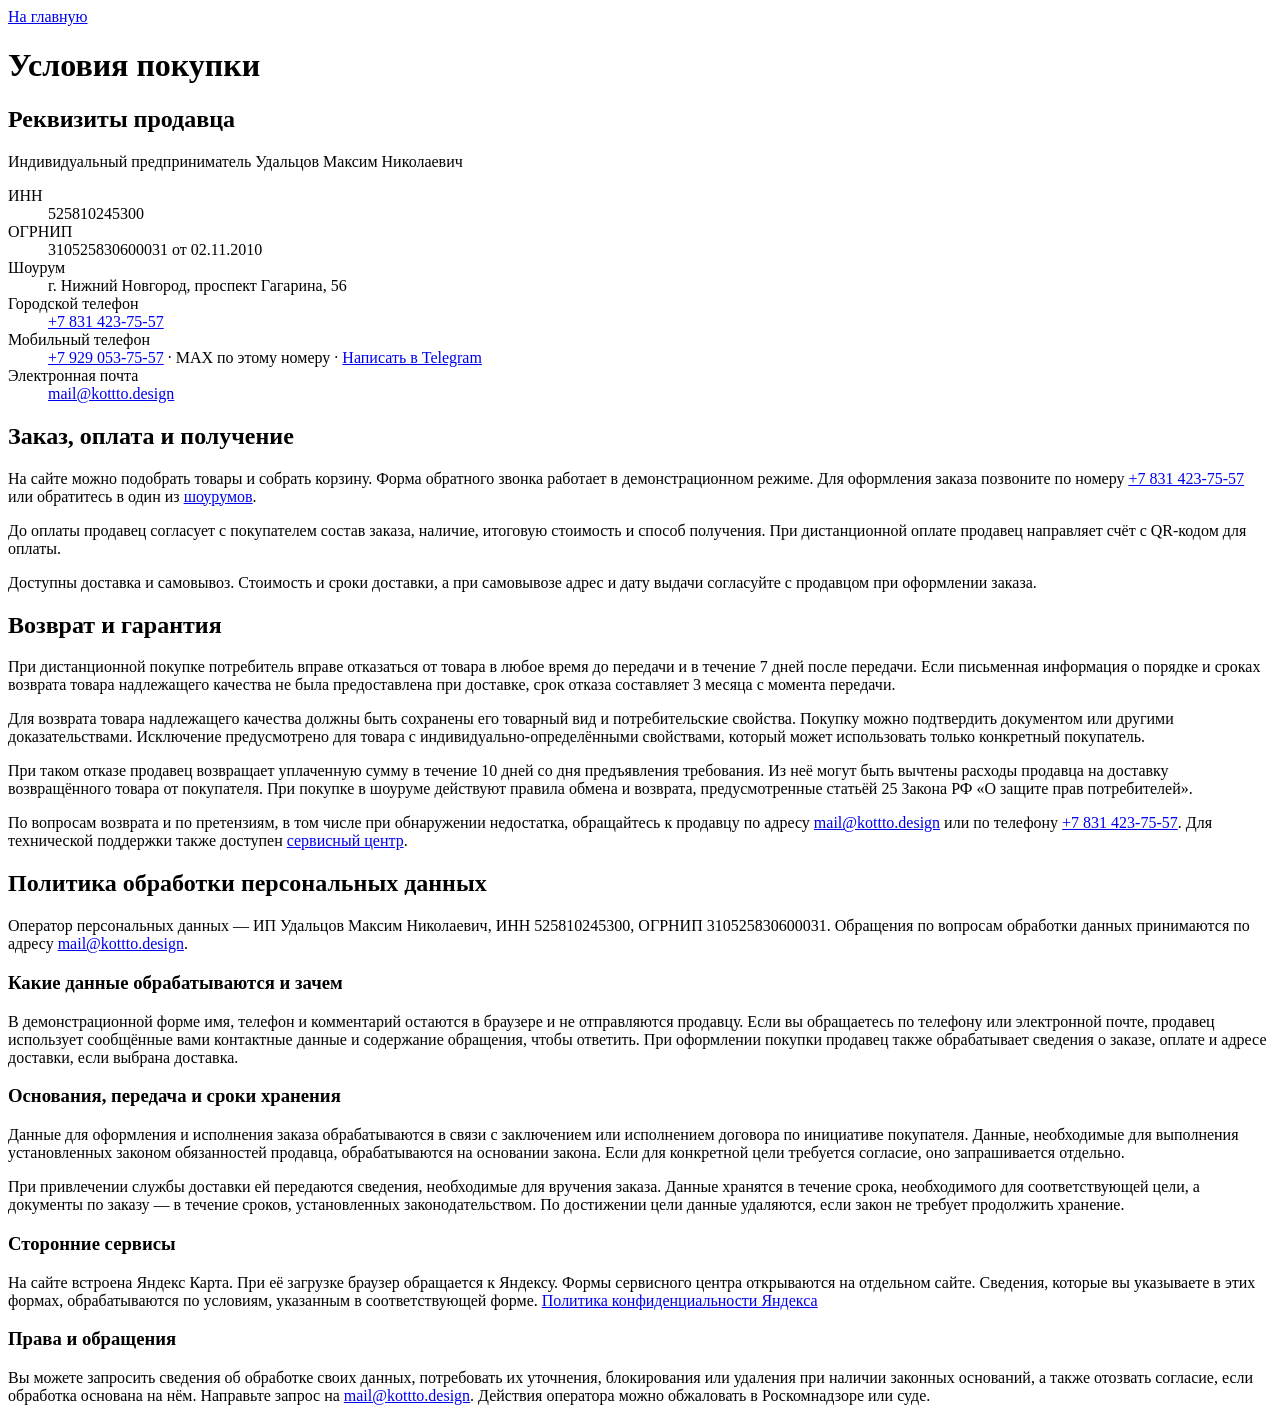
==== legal.html @ 2dfecd7e "Add files via upload" ====
<!doctype html>
<html lang="ru">
<head>
  <meta charset="utf-8">
  <meta name="viewport" content="width=device-width, initial-scale=1">
  <title>Условия покупки и персональные данные — Boheme и Armadi Art</title>
  <link rel="stylesheet" href="./style.css?v=66">
</head>
<body>
<main class="wrap legalInfo">
  <a href="./">На главную</a>
  <h1>Условия покупки</h1>
  <section id="seller" aria-labelledby="seller-title">
    <h2 id="seller-title">Реквизиты продавца</h2>
    <p>Индивидуальный предприниматель Удальцов Максим Николаевич</p>
    <dl>
      <dt>ИНН</dt><dd>525810245300</dd>
      <dt>ОГРНИП</dt><dd>310525830600031 от 02.11.2010</dd>
      <dt>Шоурум</dt><dd>г. Нижний Новгород, проспект Гагарина, 56</dd>
      <dt>Городской телефон</dt><dd><a href="tel:+78314237557">+7 831 423-75-57</a></dd>
      <dt id="max-contact">Мобильный телефон</dt><dd><a href="tel:+79290537557">+7 929 053-75-57</a> · MAX по этому номеру · <a href="https://t.me/+79290537557" target="_blank" rel="noopener">Написать в Telegram</a></dd>
      <dt>Электронная почта</dt><dd><a href="mailto:mail@kottto.design">mail@kottto.design</a></dd>
    </dl>
  </section>
  <section id="terms" aria-labelledby="terms-title">
    <h2 id="terms-title">Заказ, оплата и получение</h2>
    <p>На сайте можно подобрать товары и собрать корзину. Форма обратного звонка работает в демонстрационном режиме. Для оформления заказа позвоните по номеру <a href="tel:+78314237557">+7 831 423-75-57</a> или обратитесь в один из <a href="./#showrooms">шоурумов</a>.</p>
    <p>До оплаты продавец согласует с покупателем состав заказа, наличие, итоговую стоимость и способ получения. При дистанционной оплате продавец направляет счёт с QR-кодом для оплаты.</p>
    <p>Доступны доставка и самовывоз. Стоимость и сроки доставки, а при самовывозе адрес и дату выдачи согласуйте с продавцом при оформлении заказа.</p>
  </section>
  <section id="returns" aria-labelledby="returns-title">
    <h2 id="returns-title">Возврат и гарантия</h2>
    <p>При дистанционной покупке потребитель вправе отказаться от товара в любое время до передачи и в течение 7 дней после передачи. Если письменная информация о порядке и сроках возврата товара надлежащего качества не была предоставлена при доставке, срок отказа составляет 3 месяца с момента передачи.</p>
    <p>Для возврата товара надлежащего качества должны быть сохранены его товарный вид и потребительские свойства. Покупку можно подтвердить документом или другими доказательствами. Исключение предусмотрено для товара с индивидуально-определёнными свойствами, который может использовать только конкретный покупатель.</p>
    <p>При таком отказе продавец возвращает уплаченную сумму в течение 10 дней со дня предъявления требования. Из неё могут быть вычтены расходы продавца на доставку возвращённого товара от покупателя. При покупке в шоуруме действуют правила обмена и возврата, предусмотренные статьёй 25 Закона РФ «О защите прав потребителей».</p>
    <p>По вопросам возврата и по претензиям, в том числе при обнаружении недостатка, обращайтесь к продавцу по адресу <a href="mailto:mail@kottto.design">mail@kottto.design</a> или по телефону <a href="tel:+78314237557">+7 831 423-75-57</a>. Для технической поддержки также доступен <a href="./#service-center">сервисный центр</a>.</p>
  </section>
  <section id="privacy" aria-labelledby="privacy-title">
    <h2 id="privacy-title">Политика обработки персональных данных</h2>
    <p>Оператор персональных данных — ИП Удальцов Максим Николаевич, ИНН 525810245300, ОГРНИП 310525830600031. Обращения по вопросам обработки данных принимаются по адресу <a href="mailto:mail@kottto.design">mail@kottto.design</a>.</p>
    <h3>Какие данные обрабатываются и зачем</h3>
    <p>В демонстрационной форме имя, телефон и комментарий остаются в браузере и не отправляются продавцу. Если вы обращаетесь по телефону или электронной почте, продавец использует сообщённые вами контактные данные и содержание обращения, чтобы ответить. При оформлении покупки продавец также обрабатывает сведения о заказе, оплате и адресе доставки, если выбрана доставка.</p>
    <h3>Основания, передача и сроки хранения</h3>
    <p>Данные для оформления и исполнения заказа обрабатываются в связи с заключением или исполнением договора по инициативе покупателя. Данные, необходимые для выполнения установленных законом обязанностей продавца, обрабатываются на основании закона. Если для конкретной цели требуется согласие, оно запрашивается отдельно.</p>
    <p>При привлечении службы доставки ей передаются сведения, необходимые для вручения заказа. Данные хранятся в течение срока, необходимого для соответствующей цели, а документы по заказу — в течение сроков, установленных законодательством. По достижении цели данные удаляются, если закон не требует продолжить хранение.</p>
    <h3>Сторонние сервисы</h3>
    <p>На сайте встроена Яндекс Карта. При её загрузке браузер обращается к Яндексу. Формы сервисного центра открываются на отдельном сайте. Сведения, которые вы указываете в этих формах, обрабатываются по условиям, указанным в соответствующей форме. <a href="https://yandex.ru/legal/confidential/" target="_blank" rel="noopener">Политика конфиденциальности Яндекса</a></p>
    <h3>Права и обращения</h3>
    <p>Вы можете запросить сведения об обработке своих данных, потребовать их уточнения, блокирования или удаления при наличии законных оснований, а также отозвать согласие, если обработка основана на нём. Направьте запрос на <a href="mailto:mail@kottto.design">mail@kottto.design</a>. Действия оператора можно обжаловать в Роскомнадзоре или суде.</p>
  </section>
</main>
</body>
</html>
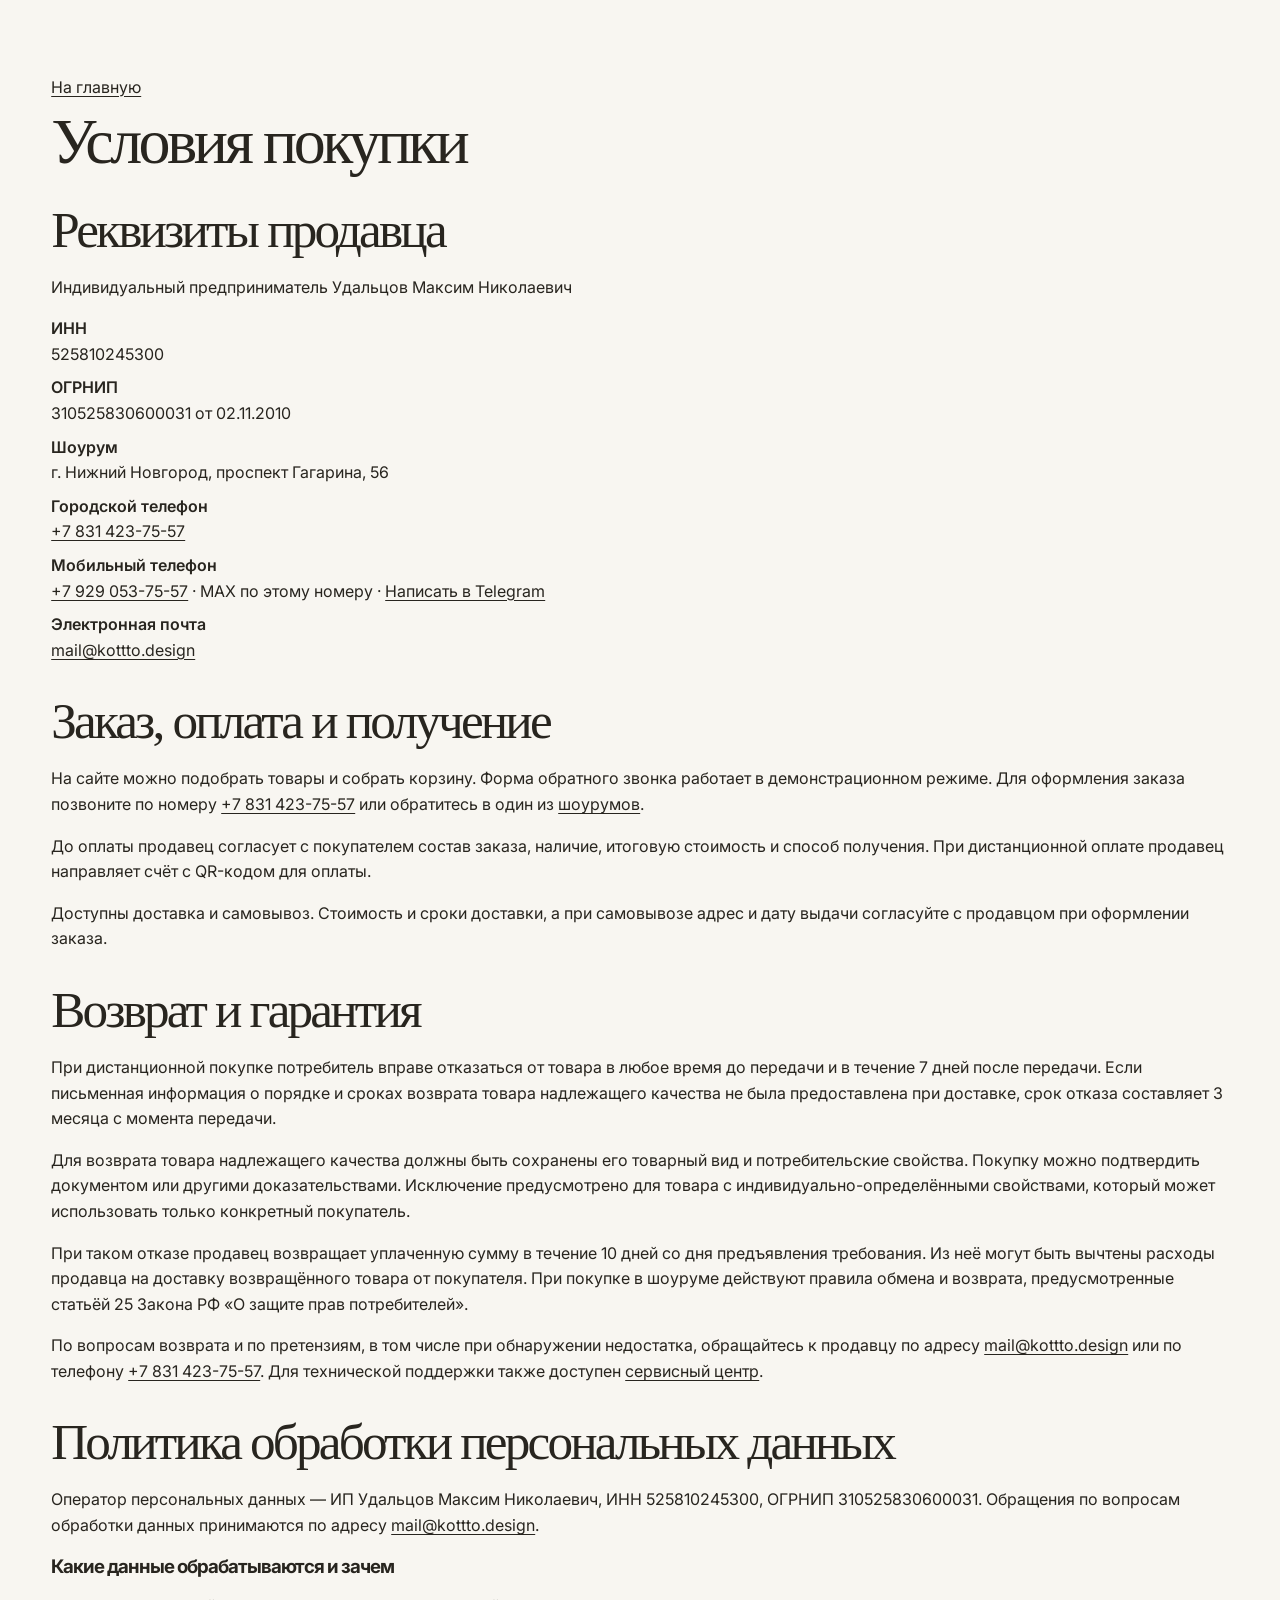
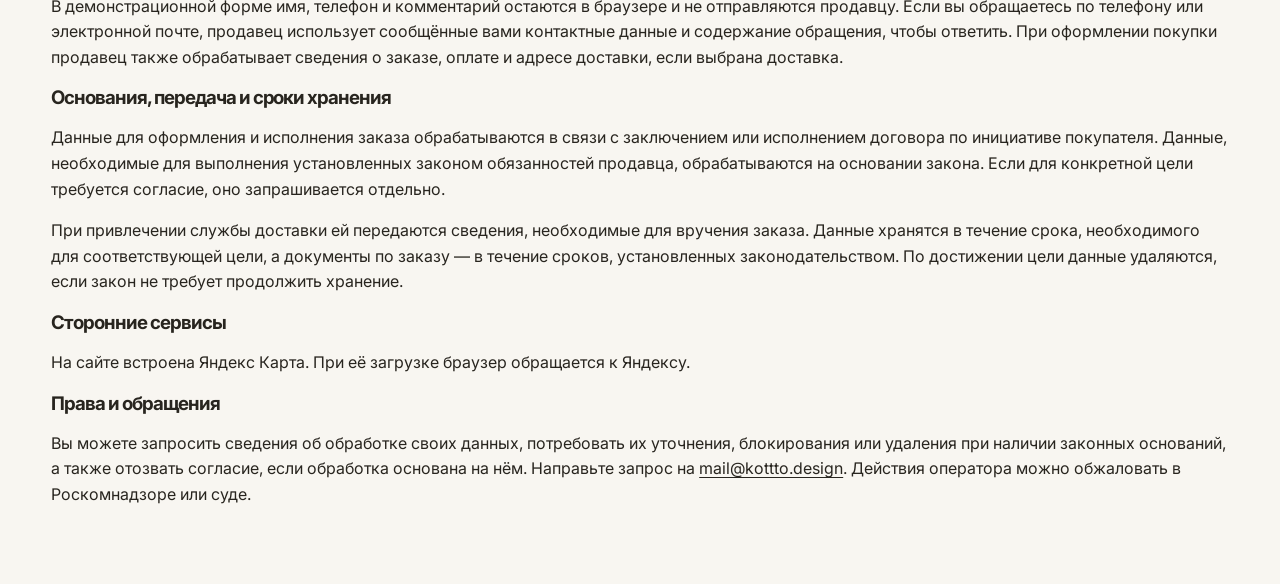
==== commit 5610755c: "Add files via upload" ====
--- a/legal.html
+++ b/legal.html
@@ -44,7 +44,7 @@
     <p>Данные для оформления и исполнения заказа обрабатываются в связи с заключением или исполнением договора по инициативе покупателя. Данные, необходимые для выполнения установленных законом обязанностей продавца, обрабатываются на основании закона. Если для конкретной цели требуется согласие, оно запрашивается отдельно.</p>
     <p>При привлечении службы доставки ей передаются сведения, необходимые для вручения заказа. Данные хранятся в течение срока, необходимого для соответствующей цели, а документы по заказу — в течение сроков, установленных законодательством. По достижении цели данные удаляются, если закон не требует продолжить хранение.</p>
     <h3>Сторонние сервисы</h3>
-    <p>На сайте встроена Яндекс Карта. При её загрузке браузер обращается к Яндексу. Формы сервисного центра открываются на отдельном сайте. Сведения, которые вы указываете в этих формах, обрабатываются по условиям, указанным в соответствующей форме. <a href="https://yandex.ru/legal/confidential/" target="_blank" rel="noopener">Политика конфиденциальности Яндекса</a></p>
+    <p>На сайте встроена Яндекс Карта. При её загрузке браузер обращается к Яндексу.</p>
     <h3>Права и обращения</h3>
     <p>Вы можете запросить сведения об обработке своих данных, потребовать их уточнения, блокирования или удаления при наличии законных оснований, а также отозвать согласие, если обработка основана на нём. Направьте запрос на <a href="mailto:mail@kottto.design">mail@kottto.design</a>. Действия оператора можно обжаловать в Роскомнадзоре или суде.</p>
   </section>
--- a/style.css
+++ b/style.css
@@ -0,0 +1,937 @@
+@font-face {
+  font-family: Inter;
+  src: url('./inter-variable.woff') format('woff');
+  font-style: normal;
+  font-weight: 100 900;
+  font-display: swap;
+}
+
+:root{font-family:Inter,system-ui,sans-serif;color:#182933;background:#f4f6f6;--ink:#182933;--accent:#b9e7e2;--line:#d4dfe0}*{box-sizing:border-box}body{margin:0}a{color:inherit;text-decoration:none}button,input,select,textarea{font:inherit}button,a,select{touch-action:manipulation}button{cursor:pointer}header,footer{display:flex;align-items:center;justify-content:space-between;gap:20px;padding:20px max(5vw,20px);background:white}nav{display:flex;gap:32px}.logo{font-weight:800;letter-spacing:-.04em;font-size:1.4rem;white-space:nowrap}.logo span{display:inline-block;color:#1e716f;font-size:1.8rem;line-height:.8;vertical-align:middle}.outline,.button{display:inline-block;border-radius:8px;padding:12px 16px;font-weight:700;border:1px solid var(--line);background:white;color:var(--ink)}.button{background:var(--accent);border-color:transparent}.outline:hover,.button:hover{filter:brightness(.95)}.hero{min-height:480px;display:flex;align-items:center;color:white;background:linear-gradient(90deg,#10262de8,#10262d73 62%,#10262d11),url(hero.jpg) center 56%/cover,#294650;padding:50px max(5vw,20px)}.hero>div{max-width:630px}.hero p:not(.eyebrow){max-width:460px;font-size:1.12rem;line-height:1.55;margin-bottom:27px}.eyebrow{color:var(--accent);font-weight:700}h1,h2,h3{margin:0;letter-spacing:-.055em}h1{font-size:clamp(2.65rem,7vw,5.3rem);line-height:1}h2{font-size:clamp(1.7rem,4vw,2.5rem)}.wrap{width:min(90%,1320px);margin:52px auto}.brands,.products{display:grid;gap:16px}.brands{grid-template-columns:1.6fr 1fr;margin-top:18px}.brandCard{text-align:left;padding:24px;border:1px solid var(--line);border-radius:12px;background:#fff;color:var(--ink)}.brandCard:first-child{background:#20434c;color:#fff}.brandCard strong{display:block;font-size:1.5rem;margin-top:6px}.catalogHead{display:flex;justify-content:space-between;align-items:center;gap:12px}.catalogHead p,.note,footer p{color:#48616a}.filters{display:grid;grid-template-columns:2fr 1fr 1fr;gap:12px;margin:10px 0 20px}input,select,textarea{background:white;border:1px solid var(--line);border-radius:8px;padding:12px;color:var(--ink);width:100%;min-width:0}.products{grid-template-columns:repeat(auto-fill,minmax(min(100%,230px),1fr))}.product{display:flex;flex-direction:column;overflow:hidden;background:white;border:1px solid var(--line);border-radius:12px}.product img,.productVisual{width:100%;aspect-ratio:1.65;object-fit:cover;background:#dce8e8}.productVisual{display:grid;place-items:center;color:#31545b;font-weight:700}.info{display:grid;gap:12px;padding:18px;flex:1}.info h3{font-size:1.16rem;letter-spacing:-.02em;font-weight:500}.info small{color:#45636d}.productEnd{display:flex;flex-wrap:wrap;align-items:center;justify-content:space-between;gap:8px;margin-top:auto}.productEnd strong{font-size:1.18rem}dialog{width:min(92vw,540px);border:0;border-radius:16px;padding:26px;color:var(--ink);max-height:90vh}dialog::backdrop{background:#15272dc4}.close{float:right}.close button{border:0;background:#eef4f4;border-radius:50%;width:38px;height:38px;font-size:1.4rem}dialog label{display:grid;gap:5px;margin:12px 0}dialog p{line-height:1.5}.cartRow{display:flex;align-items:center;justify-content:space-between;gap:12px;border-bottom:1px solid var(--line);padding:12px 0}.qty{display:flex;align-items:center;gap:8px;white-space:nowrap}.qty button{background:#eef4f4;border:0;border-radius:6px;width:32px;height:32px}#toast{position:fixed;bottom:16px;right:16px;padding:12px 18px;background:#20434c;color:white;border-radius:8px;margin:0}footer p{margin:0}@media(max-width:620px){header nav{display:none}.hero{min-height:410px}.brands{grid-template-columns:1fr}.filters{grid-template-columns:1fr 1fr}.filters input{grid-column:1/-1}footer{align-items:flex-start;flex-direction:column}.catalogHead .outline{padding:8px}}
+
+/* Storefront */
+:root{--ink:#28251f;--accent:#d9b68b;--line:#ded8ce;color:var(--ink);background:#f9f7f3}
+html{scroll-padding-top:20px}.siteHeader,.siteNav,footer{background:#f9f7f3}.siteHeader{display:grid;grid-template-columns:1fr auto 1fr;padding-block:18px;border-bottom:1px solid var(--line)}.siteHeader .outline{justify-self:end}.siteHeader .logo,footer .logo{font-family:Georgia,serif;font-weight:400;font-size:clamp(1.4rem,4vw,2.2rem);letter-spacing:-.04em}.siteHeader .logo{grid-column:2}.siteHeader .outline{grid-column:3}.siteNav{display:flex;justify-content:center;gap:clamp(18px,5vw,60px);padding:14px 12px;font-size:.9rem}.siteNav a:hover,.sectionHead a:hover{text-decoration:underline}.outline,.button{border-radius:2px}.outline{background:transparent}.button{background:#43352b;color:#fff;font-size:.95rem}.hero{display:grid;grid-template-columns:.85fr 1.15fr;min-height:clamp(290px,42vh,380px);align-items:stretch;background:#e9e0d4;color:var(--ink);padding:0}.heroCopy{align-self:center;padding:26px clamp(24px,6vw,105px)}.heroImage{background:url(hero.jpg) center/cover no-repeat;min-width:0}.hero p:not(.eyebrow){color:#4d443b;font-size:1.08rem;line-height:1.5;margin-bottom:28px}.eyebrow{color:#5a4636;font-size:.84rem;margin-bottom:18px}h1,h2{font-family:Georgia,serif;font-weight:400;letter-spacing:-.055em}h1{font-size:clamp(3rem,6vw,6rem);line-height:.92}h2{font-size:clamp(2rem,4vw,3.5rem)}.wrap{margin-block:clamp(42px,6vw,86px)}.sectionHead{display:flex;justify-content:space-between;align-items:baseline;gap:12px;margin-bottom:20px}.sectionHead a{font-size:.95rem;text-decoration:underline;text-underline-offset:4px}.categoryCards{display:grid;grid-template-columns:repeat(4,minmax(0,1fr));gap:14px}.categoryCard{display:grid;text-align:left;gap:10px;padding:0;border:0;background:transparent;color:var(--ink);font-weight:700}.categoryCard img,.categoryCard .productVisual{display:block;width:100%;aspect-ratio:1.12;object-fit:cover;background:#e6dcd0}.categoryCard:hover img{filter:brightness(.93)}.brands{grid-template-columns:1.7fr 1fr}.brandCard{border-radius:2px;background:#efe8dd;padding:clamp(20px,4vw,46px)}.brandCard:first-child{background:#352c26;color:#fff}.brandCard strong{font:400 clamp(2rem,5vw,4rem)/1 Georgia,serif;margin:9px 0 12px}.product{border-radius:2px}.product img,.productVisual{background:#e9ddd0;color:#44362b}.productVisual{aspect-ratio:1.3}.product img{aspect-ratio:1.3}.productTitle{background:transparent;border:0;padding:0;text-align:left;color:inherit}.productTitle:hover{text-decoration:underline}.info small,.catalogHead p,.note,footer p{color:#64594e}.consultation{background:#e9e0d4;padding:1px 0}.consultation .wrap{margin-block:48px}.consultation p{max-width:560px;line-height:1.6}.detailPhoto{width:100%;max-height:360px;object-fit:cover;display:block;margin:16px 0}.detailMeta{color:#64594e}.detailActions{display:flex;flex-wrap:wrap;align-items:center;gap:12px;margin-top:20px}footer{border-top:1px solid var(--line)}#toast{background:#43352b}
+@media(max-width:760px){.hero{grid-template-columns:1fr;min-height:0}.heroCopy{padding:38px 5vw}.heroImage{min-height:270px;background-position:center 58%}.categoryCards{grid-template-columns:repeat(2,minmax(0,1fr))}.brands{grid-template-columns:1fr}.siteHeader .outline{padding:8px}.siteHeader{gap:8px}}
+@media(prefers-reduced-motion:reduce){*{scroll-behavior:auto!important}}
+
+.brandLockup{display:flex;align-items:center;gap:clamp(7px,2vw,22px)}
+.brandLockup img{display:block;width:clamp(61px,12vw,145px);max-height:34px;object-fit:contain}
+.brandLockup img+img{border-left:1px solid var(--line);padding-left:clamp(7px,2vw,22px)}
+#brands{margin-block:24px}
+#brands .sectionHead{margin-bottom:14px}
+.brandDirectories{align-items:stretch}
+.brandDirectory{display:flex;flex-direction:column;min-width:0;padding:clamp(14px,2vw,24px);background:#fff;border:1px solid var(--line)}
+.brandDirectory > .outline{align-self:flex-start;margin-top:auto}
+.brandDirectory:first-child{background:#eee4d7}
+.brandDirectory h3{margin-bottom:10px}
+.brandDirectory h3 img{display:block;width:min(150px,100%);height:36px;object-fit:contain;object-position:left center}
+.brandCategoryList{columns:2;column-gap:16px;list-style:none;margin:0 0 12px;padding:0}
+.brandDirectory:nth-child(2) .brandCategoryList{columns:1}
+.brandCategoryList li{break-inside:avoid;border-bottom:1px solid var(--line)}
+.categoryLink{min-height:38px;padding:7px 0;background:transparent;border:0;color:var(--ink);text-align:left;width:100%}
+.categoryLink:hover{text-decoration:underline;text-underline-offset:4px}
+@media(max-width:420px){.siteHeader{padding-inline:12px}.siteHeader .outline{font-size:.83rem}.brandCategoryList{columns:1}}
+
+.showroomGrid{display:grid;grid-template-columns:1.35fr 1fr;gap:16px;margin-top:24px}
+.showroom{background:#fff;border:1px solid var(--line);padding:clamp(20px,3vw,36px)}
+.showroom:first-child{background:#eee4d7}
+.showroom h3{font-size:1.25rem;letter-spacing:-.02em}
+.showroom p{line-height:1.5}
+.showroom a{text-decoration:underline;text-underline-offset:4px}
+@media(max-width:620px){.showroomGrid{grid-template-columns:1fr}.siteNav{flex-wrap:wrap;gap:12px 18px}}
+
+.backToTop {
+  position: fixed;
+  z-index: 2;
+  right: max(16px, env(safe-area-inset-right));
+  bottom: max(16px, env(safe-area-inset-bottom));
+  display: grid;
+  place-items: center;
+  width: 48px;
+  height: 48px;
+  border: 1px solid #d2c5b5;
+  border-radius: 50%;
+  background: #fffcf7;
+  color: #43352b;
+  box-shadow: 0 3px 12px #28251f24;
+}
+.backToTop::after {
+  content: "";
+  width: 11px;
+  height: 11px;
+  border-top: 2px solid currentColor;
+  border-left: 2px solid currentColor;
+  transform: translateY(3px) rotate(45deg);
+}
+.backToTop:hover { background: #eee4d7; }
+.backToTop:focus-visible { outline: 2px solid #43352b; outline-offset: 3px; }
+#toast{z-index:3;bottom:72px}
+html:has(#top:target){scroll-behavior:smooth}
+footer{padding-right:max(5vw,110px)}
+@media(min-width:621px){footer{padding-right:max(5vw,125px)}}
+
+.bannerTrack {
+  display: grid;
+  grid-auto-flow: column;
+  grid-auto-columns: 100%;
+  overflow-x: auto;
+  scroll-snap-type: x mandatory;
+  scrollbar-width: none;
+}
+.bannerTrack::-webkit-scrollbar { display: none; }
+.bannerTrack:focus-visible { outline: 2px solid #43352b; outline-offset: -3px; }
+.bannerTrack .hero { scroll-snap-align: start; min-width: 0; }
+.heroArmadi { background: #e2d7c9; }
+.heroArmadi .heroImage { background-image: url(armadi-banner.jpg); }
+.heroCopy .heroBrand {
+  width: 100%;
+  min-width: 0;
+  flex-shrink: 0;
+  display: flex;
+  align-items: center;
+  height: .92em;
+  font-size: clamp(3rem, 6vw, 6rem);
+}
+.heroBrand img {
+  display: block;
+  width: 3.25em;
+  max-width: 100%;
+  max-height: 100%;
+  object-fit: contain;
+  object-position: left center;
+}
+.heroArmadi .heroBrand img { width: clamp(150px, 28vw, 350px); }
+.bannerTrack .heroCopy p:not(.eyebrow) { min-height: 2lh; }
+@media (min-width: 761px) {
+  .bannerTrack .heroCopy {
+    align-self: stretch;
+    display: flex;
+    flex-direction: column;
+    align-items: flex-start;
+  }
+  .bannerTrack .heroCopy .button { margin-top: auto; }
+}
+@media (min-width: 761px) and (max-width: 1100px) {
+  .bannerTrack .heroCopy .button {
+    display: inline-grid;
+    align-items: center;
+    min-height: calc(2lh + 26px);
+  }
+}
+@media (max-width: 390px) {
+  .bannerTrack .heroCopy p:not(.eyebrow) { min-height: 3lh; }
+}
+.bannerControls {
+  display: flex;
+  justify-content: center;
+  align-items: center;
+  gap: 8px;
+  padding: 5px 12px;
+  border-bottom: 1px solid var(--line);
+}
+.bannerControls[hidden] { display: none; }
+.bannerControls button {
+  min-height: 44px;
+  padding: 0 14px;
+  background: transparent;
+  border: 1px solid transparent;
+  border-radius: 24px;
+  color: var(--ink);
+  font: inherit;
+  font-size: .9rem;
+  cursor: pointer;
+}
+.bannerControls button[aria-pressed="true"] { background: #eee4d7; border-color: #d9cab8; }
+.bannerControls button:hover { border-color: #d9cab8; }
+.bannerControls button:focus-visible { outline: 2px solid #43352b; outline-offset: 2px; }
+#bannerPause { display: grid; place-items: center; width: 44px; padding: 0; }
+.bannerPauseIcon { width: 9px; height: 12px; border-inline: 2px solid currentColor; }
+#bannerPause[data-paused="true"] .bannerPauseIcon {
+  width: 0;
+  height: 0;
+  border: 6px solid transparent;
+  border-right: 0;
+  border-left: 9px solid currentColor;
+}
+
+.aboutCopy {
+  line-height: 1.65;
+}
+.aboutCopy a {
+  text-decoration: underline;
+  text-underline-offset: 4px;
+}
+
+.siteHeader .cartButton {
+  display: inline-flex;
+  align-items: center;
+  gap: 6px;
+  min-height: 44px;
+  border-color: transparent;
+  font-weight: 400;
+  white-space: nowrap;
+}
+.cartButton svg { flex: none; }
+.cartButton #count {
+  min-width: 1.35em;
+  padding: 1px 4px;
+  border-radius: 999px;
+  background: #eee4d7;
+  text-align: center;
+  font-size: .8em;
+}
+@media (max-width: 420px) {
+  .siteHeader .cartButton { padding-inline: 2px; }
+}
+
+#catalog .filters { grid-template-columns: repeat(auto-fit, minmax(min(100%, 165px), 1fr)); }
+#moreProducts { display: block; margin: 24px auto 0; }
+#moreProducts[hidden], .detailPhoto[hidden] { display: none; }
+#catalog .product img { object-fit: contain; background: #fff; }
+.detailGallery .detailPhoto { object-fit: contain; }
+.galleryChoices { display: flex; gap: 8px; overflow-x: auto; padding: 3px 3px 7px; }
+.galleryChoices [aria-pressed="true"] { background: #eee4d7; }
+.productSpecs { display: grid; grid-template-columns: minmax(96px, 1fr) 2fr; gap: 8px 16px; }
+.productSpecs dt { color: #64594e; }
+.productSpecs dd { margin: 0; overflow-wrap: anywhere; }
+
+.productRoute main > :not(#productPage) { display: none; }
+.productPhotoLink { display: block; }
+.productPhotoLink img { display: block; }
+.productMore { width: fit-content; text-decoration: underline; text-underline-offset: 4px; }
+.productMore { color: #64594e; font-size: .9rem; }
+#productPage { margin-block-start: 14px; }
+.productBreadcrumbs:not([hidden]) { display: block; margin-bottom: 12px; }
+.productBreadcrumbs ol {
+  display: flex;
+  flex-wrap: wrap;
+  gap: 4px 8px;
+  list-style: none;
+  margin: 0;
+  padding: 0;
+  font-size: .875rem;
+}
+.productBreadcrumbs li { min-width: 0; overflow-wrap: anywhere; }
+.productBreadcrumbs li + li::before { content: "›" / ""; margin-inline-end: 8px; }
+.productBreadcrumbs a { text-decoration: underline; text-underline-offset: 3px; }
+.productLayout { display: grid; grid-template-columns: minmax(0, 1.1fr) minmax(0, 1fr); gap: clamp(24px, 5vw, 72px); }
+.productLayout h1 { font-size: clamp(2.25rem, 3vw, 2.5rem); line-height: 1.14; overflow-wrap: anywhere; }
+.productLayout h2 { font-size: 1.65rem; margin-top: 28px; }
+.productLayout .detailActions { margin-top: 24px; }
+.productLayout .detailActions strong, .mobilePurchase strong { font-size: 1.5rem; font-weight: 700; }
+.detailActions .button, .mobilePurchase .button, .productEnd .tileAdd {
+  font-weight: 600;
+  border-radius: 12px;
+}
+.detailGallery .detailPhoto {
+  background: white;
+  margin: 0 0 8px;
+  max-height: clamp(140px, calc(100vh - 300px), 460px);
+  max-height: clamp(140px, calc(100dvh - 300px), 460px);
+}
+.galleryChoices button { flex: none; width: 64px; height: 64px; padding: 3px; }
+.galleryChoices img { width: 100%; height: 100%; object-fit: contain; }
+@media (max-width: 720px) { .productLayout { grid-template-columns: minmax(0, 1fr); } }
+
+.mediaZoom {
+  display: block;
+  position: relative;
+  width: 100%;
+  padding: 0;
+  border: 0;
+  background: transparent;
+  color: var(--ink);
+  cursor: zoom-in;
+}
+.mediaZoom[hidden] { display: none; }
+.mediaZoom::after {
+  content: "";
+  position: absolute;
+  right: 10px;
+  top: 10px;
+  width: 36px;
+  height: 36px;
+  border: 1px solid var(--line);
+  border-radius: 50%;
+  background:
+    linear-gradient(currentColor, currentColor) center / 12px 2px no-repeat,
+    linear-gradient(currentColor, currentColor) center / 2px 12px no-repeat,
+    #fffcf7;
+}
+.galleryChoices button { cursor: zoom-in; }
+#mediaDialog {
+  width: min(96vw, 1280px);
+  max-width: none;
+  max-height: 94vh;
+  max-height: 94dvh;
+  padding: clamp(12px, 2vw, 24px);
+}
+.mediaHeader { display: flex; align-items: start; justify-content: space-between; gap: 12px; }
+.mediaHeader h2 { font: 600 clamp(1rem, 2vw, 1.25rem)/1.3 system-ui, sans-serif; letter-spacing: normal; }
+.mediaHeader .close { flex: none; }
+.mediaHeader .mediaClose,
+#cartDialog .requestClose {
+  display: grid;
+  place-items: center;
+  padding: 0;
+}
+.mediaClose::before,
+.requestClose::before {
+  content: "";
+  width: 16px;
+  height: 16px;
+  background:
+    linear-gradient(currentColor, currentColor) center / 14px 2px no-repeat,
+    linear-gradient(currentColor, currentColor) center / 2px 14px no-repeat;
+  transform: rotate(45deg);
+}
+#mediaImage { display: block; width: 100%; object-fit: contain; height: 76vh; height: 76dvh; }
+#mediaImage[hidden] { display: none; }
+#mediaOriginal { display: inline-block; margin-top: 8px; text-decoration: underline; text-underline-offset: 4px; }
+
+.mediaStage {
+  position: relative;
+  min-height: 68vh;
+  min-height: 68dvh;
+}
+.mediaNavigation {
+  position: absolute;
+  inset: 0;
+  display: flex;
+  align-items: center;
+  justify-content: space-between;
+  padding-inline: clamp(4px, 1.5vw, 16px);
+  pointer-events: none;
+}
+.mediaNavigation[hidden], #mediaPosition[hidden] { display: none; }
+.mediaArrow {
+  pointer-events: auto;
+  display: grid;
+  place-items: center;
+  width: 48px;
+  height: 48px;
+  padding: 0;
+  border: 1px solid #d2c5b5;
+  border-radius: 50%;
+  background: #fffcf7;
+  color: #43352b;
+  box-shadow: 0 3px 12px #28251f24;
+}
+.mediaArrow::before {
+  content: "";
+  width: 11px;
+  height: 11px;
+  border-top: 2px solid currentColor;
+  border-right: 2px solid currentColor;
+  transform: translateX(-2px) rotate(45deg);
+}
+#mediaPrevious::before { transform: translateX(2px) rotate(-135deg); }
+.mediaArrow:hover { background: #eee4d7; }
+.mediaArrow:focus-visible { outline: 2px solid #43352b; outline-offset: 3px; }
+#mediaPosition { display: block; margin-top: 8px; text-align: center; font-variant-numeric: tabular-nums; }
+#mediaImage { height: 68vh; height: 68dvh; touch-action: pan-y pinch-zoom; }
+
+
+@media (max-width: 760px) {
+  .siteHeader {
+    grid-template-columns: minmax(0, 1fr) auto;
+    padding: 10px 5vw;
+  }
+  .siteHeader .brandLockup { grid-column: 1; justify-self: start; min-width: 0; }
+  .siteHeader .cartButton { grid-column: 2; padding-inline: 4px; }
+  .siteNav { gap: 0 14px; padding: 0 5vw; }
+  .siteNav a { display: inline-flex; align-items: center; min-height: 44px; }
+  .bannerTrack .heroCopy { padding-block: 14px; }
+  .bannerTrack .heroCopy .eyebrow { margin: 0 0 8px; }
+  .bannerTrack .heroCopy .heroBrand { font-size: clamp(2.35rem, 9vw, 3rem); }
+  .bannerTrack .heroCopy p:not(.eyebrow) { margin: 8px 0 12px; font-size: 1rem; }
+  .bannerTrack .heroImage { min-height: clamp(120px, 34vw, 190px); }
+  #catalog .filters {
+    grid-template-columns: repeat(2, minmax(0, 1fr));
+    gap: 8px;
+  }
+  #catalog .filters > #search { grid-column: auto; }
+  #catalog .filters input, #catalog .filters select { min-height: 44px; }
+  .productLayout { gap: 20px; }
+  .detailGallery .detailPhoto { max-height: clamp(140px, calc(100dvh - 280px), 360px); }
+  .qty button { width: 44px; height: 44px; }
+  .close button { width: 44px; height: 44px; }
+  #mediaDialog { width: calc(100vw - 16px); }
+  .mediaStage { min-height: 56vh; min-height: 56dvh; }
+  #mediaImage { height: 56vh; height: 56dvh; }
+  .backToTop { width: 44px; height: 44px; }
+}
+@media (min-width: 360px) and (max-width: 600px) {
+  .products { grid-template-columns: repeat(2, minmax(0, 1fr)); gap: 10px; }
+  .product .info { min-width: 0; padding: 12px; gap: 8px; overflow-wrap: anywhere; }
+  .product .info h3 { font-size: 1rem; }
+  .productEnd { align-items: stretch; flex-direction: column; }
+  .productEnd .button { min-height: 44px; padding-inline: 8px; }
+}
+
+.headerContacts {
+  display: flex;
+  justify-content: space-between;
+  align-items: center;
+  gap: 12px 20px;
+  padding: 10px 5vw;
+  background: #eee8e0;
+  border-bottom: 1px solid var(--line);
+  font-size: .875rem;
+}
+.headerShowroom { display: flex; flex-wrap: wrap; gap: 2px 10px; }
+.headerShowroom a, .headerPhone { text-decoration: underline; text-underline-offset: 3px; }
+.headerShowroom span { white-space: nowrap; }
+.headerPhone { flex: none; white-space: nowrap; }
+@media (max-width: 760px) {
+  .headerContacts { display: grid; grid-template-columns: repeat(2, minmax(0, 1fr)); gap: 6px 10px; }
+  .headerShowroom { display: grid; gap: 2px; align-content: start; }
+  .headerShowroom span { white-space: normal; }
+  .headerPhone { grid-column: 1 / -1; justify-self: start; padding-block: 6px; }
+}
+
+.headerContactActions { display: flex; flex: none; align-items: center; gap: 8px; }
+.headerContactActions .headerPhone { margin-right: 4px; }
+.headerMessenger {
+  display: grid;
+  place-items: center;
+  width: 32px;
+  height: 32px;
+  border: 1px solid var(--line);
+  border-radius: 50%;
+  background: #fffcf7;
+}
+.headerMessenger img { display: block; }
+@media (max-width: 760px) {
+  .headerContactActions { grid-column: 1 / -1; }
+  .headerPhone { grid-column: auto; justify-self: auto; }
+}
+
+.showroomMap {
+  display: block;
+  width: 100%;
+  height: clamp(330px, 41vw, 480px);
+  margin-top: 16px;
+  border: 1px solid var(--line);
+  background: #eee8e0;
+}
+
+.showroomMapControls { display: flex; flex-wrap: wrap; gap: 8px; margin-top: 16px; }
+.showroomMapControls[hidden] { display: none; }
+.showroomMapControls button { min-height: 44px; font-weight: 500; }
+.showroomMapControls button[aria-pressed="true"] { background: #eee4d7; }
+.showroomMapControls + .showroomMap { margin-top: 8px; }
+
+.productConsultation {
+  min-height: 44px;
+  padding: 8px 0;
+  color: var(--ink);
+  background: transparent;
+  border: 0;
+  text-decoration: underline;
+  text-underline-offset: 4px;
+  text-align: left;
+}
+
+.shopfrontCategories { display: grid; grid-template-columns: repeat(5, minmax(0, 1fr)); gap: 14px; }
+.shopfrontTile {
+  display: grid;
+  align-content: start;
+  gap: 10px;
+  padding: 0 0 12px;
+  border: 0;
+  border-bottom: 1px solid var(--line);
+  background: transparent;
+  color: var(--ink);
+  text-align: left;
+}
+.shopfrontTile[aria-pressed="true"] {
+  background: #ece1d4;
+  border-bottom-color: transparent;
+  outline: 2px solid #79583c;
+  outline-offset: 2px;
+}
+.shopfrontTile[aria-pressed="true"] > span:not(.shopfrontTilePlaceholder) {
+  font-weight: 700;
+  padding-inline: 6px;
+}
+.shopfrontTile:focus-visible { outline: 2px solid #43352b; outline-offset: 5px; }
+.shopfrontTile:hover span { text-decoration: underline; text-underline-offset: 3px; }
+.shopfrontTile img, .shopfrontTilePlaceholder { display: block; width: 100%; aspect-ratio: 1.35; object-fit: contain; background: #fff; }
+@media (max-width: 760px) {
+  .shopfrontCategories { grid-template-columns: repeat(2, minmax(0, 1fr)); }
+  .shopfrontTile { gap: 6px; }
+}
+
+.shopfrontTilePlaceholder { background: #eee8e0; }
+
+@media (min-width: 1050px) { .brandCategoryList { columns: 3; } }
+@media (pointer: coarse) { .categoryLink { min-height: 44px; } }
+
+.headerCity { flex: none; }
+@media (max-width: 760px) { .headerCity { grid-column: 1 / -1; } }
+
+.productSpecLink { text-decoration: underline; text-underline-offset: 3px; }
+
+#shopfront { margin-block: 24px; }
+#catalog { margin-block: 24px; }
+#about { margin-block: 24px; }
+#showrooms { margin-block-start: 24px; }
+.catalogHead { justify-content: flex-start; align-items: baseline; margin-bottom: 10px; }
+.catalogHead p { margin: 0; font-size: .875rem; }
+#catalogFiltersTitle { margin: 0; font-size: .94rem; font-weight: 600; }
+
+#products > .product:only-child {
+  width: min(100%, 240px);
+  justify-self: start;
+}
+#products > .product:only-child img {
+  max-height: 180px;
+}
+
+.customPrice:not([hidden]) {
+  grid-column: 1 / -1;
+  display: grid;
+  grid-template-columns: repeat(2, minmax(0, 1fr));
+  gap: 8px;
+  max-width: 360px;
+}
+#priceError { grid-column: 1 / -1; margin: 0; color: #8a3027; }
+
+.relatedProducts { margin-top: 32px; }
+.relatedProducts h2 { margin-bottom: 14px; }
+.relatedProducts .product img { object-fit: contain; background: #fff; }
+
+.socialSubscribe {
+  display: flex;
+  flex-wrap: wrap;
+  align-items: center;
+  justify-content: space-between;
+  gap: 16px 24px;
+  margin-block: 24px;
+  padding: clamp(16px, 3vw, 28px);
+  background: #efe8dd;
+  border: 1px solid var(--line);
+}
+.socialSubscribe h2 { font-size: clamp(1.5rem, 3vw, 2rem); }
+.socialSubscribe p { margin: 8px 0 0; line-height: 1.5; }
+.socialSubscribeLinks { display: flex; flex-wrap: wrap; gap: 8px; }
+.socialSubscribeLinks .outline {
+  display: inline-flex;
+  align-items: center;
+  gap: 8px;
+  min-height: 44px;
+  font-weight: 500;
+  background: #fff;
+}
+
+.siteNav { flex-wrap: wrap; align-items: center; }
+.pdfCatalogMenu { position: relative; }
+.pdfCatalogMenu summary { cursor: pointer; }
+.pdfCatalogLinks {
+  position: absolute;
+  inset-inline-end: 0;
+  z-index: 5;
+  display: grid;
+  width: max-content;
+  padding: 4px 12px;
+  border: 1px solid var(--line);
+  background: #fff;
+  box-shadow: 0 6px 16px #30261c20;
+}
+.pdfCatalogLinks a { display: flex; align-items: center; min-height: 44px; }
+@media (max-width: 760px) {
+  .pdfCatalogMenu summary { min-height: 44px; align-content: center; }
+  .pdfCatalogLinks { position: static; }
+}
+
+.serviceCenter { margin-block: 24px; }
+.serviceCenter p { line-height: 1.55; }
+.serviceCenterLinks { display: flex; flex-wrap: wrap; gap: 8px; }
+.serviceCenterLinks a { min-height: 44px; background: #fff; font-weight: 500; }
+.serviceCenterPhone { white-space: nowrap; text-decoration: underline; text-underline-offset: 3px; }
+
+.legalInfo h1 { margin-top: 16px; font-size: clamp(2.3rem, 5vw, 4rem); }
+.legalInfo section { margin-top: 28px; }
+.legalInfo p, .legalInfo dl { line-height: 1.6; }
+.legalInfo dt { font-weight: 600; }
+.legalInfo dd { margin: 0 0 8px; }
+.legalInfo a, .legalLinks a, #request .note a { text-decoration: underline; text-underline-offset: 3px; }
+footer .legalLinks { display: flex; flex-wrap: wrap; gap: 8px 18px; font-size: .875rem; }
+
+.floatingCallback {
+  position: fixed;
+  z-index: 2;
+  left: max(16px, env(safe-area-inset-left));
+  bottom: max(16px, env(safe-area-inset-bottom));
+  max-width: calc(100vw - 90px);
+  min-height: 44px;
+  padding: 8px 16px;
+  border-radius: 999px;
+  box-shadow: 0 3px 12px #28251f24;
+}
+body:has(.floatingCallback) footer {
+  padding-bottom: calc(76px + env(safe-area-inset-bottom));
+}
+
+.galleryStage {
+  --gallery-height: clamp(180px, calc(100dvh - 300px), 460px);
+  margin-bottom: 8px;
+}
+.galleryStage .detailPhoto, .galleryStage .detailVideo {
+  display: block;
+  width: 100%;
+  height: var(--gallery-height);
+  max-height: none;
+  margin: 0;
+  object-fit: contain;
+}
+.galleryStage .detailVideo { background: #25211e; }
+.galleryChoices[hidden], .productVideoCaption[hidden] { display: none; }
+.galleryChoices [aria-pressed="true"] { border-color: #79644d; }
+.galleryChoices .galleryVideoChoice { position: relative; cursor: pointer; background: #f6f1e9; }
+.galleryVideoChoice::before, .galleryVideoChoice::after {
+  content: "";
+  position: absolute;
+  left: 50%;
+  top: 50%;
+  transform: translate(-50%, -50%);
+  pointer-events: none;
+}
+.galleryVideoChoice::before {
+  width: 26px;
+  height: 26px;
+  border-radius: 50%;
+  background: #29241ee8;
+}
+.galleryVideoChoice::after { border: 5px solid transparent; border-left: 8px solid #fff; margin-left: 3px; }
+.productVideoCaption { margin: 8px 0 0; font-size: .9375rem; line-height: 1.5; white-space: pre-line; }
+@media (max-width: 760px) {
+  .galleryStage { --gallery-height: clamp(160px, calc(100dvh - 280px), 360px); }
+}
+
+.headerLocationList { display: flex; flex-wrap: wrap; gap: 10px 24px; }
+.headerLocations > summary, .mobileMenuToggle, .mobileCall,
+.showroomMapPanel > summary, .tileAddIcon, .mobilePurchase { display: none; }
+.catalogToolbar { display: grid; grid-template-columns: minmax(0, 1fr) minmax(200px, 26%); gap: 10px; margin-bottom: 12px; }
+.activeFilters { display: flex; flex-wrap: wrap; gap: 6px; margin-bottom: 12px; }
+.activeFilters[hidden], .catalogReturn[hidden] { display: none; }
+.filterChip, .filterReset { border: 1px solid var(--line); background: #f2eae0; color: var(--ink); border-radius: 20px; min-height: 36px; padding: 5px 12px; }
+.filterReset { background: transparent; text-decoration: underline; }
+.catalogReturn { display: inline-block; margin: 0 0 12px; text-decoration: underline; text-underline-offset: 3px; }
+.productSku { margin: 8px 0 0; color: #64594e; }
+.tileSku { overflow-wrap: anywhere; }
+.galleryChoices button { cursor: pointer; }
+.galleryChoices .gallerySchemeChoice { position: relative; cursor: zoom-in; }
+.gallerySchemeChoice span { position: absolute; inset: auto 0 0; padding: 2px; font-size: .75rem; color: var(--ink); background: #fffcf7ee; }
+@media (max-width: 760px) {
+  .headerContacts { display: flex; flex-wrap: wrap; gap: 8px; }
+  .headerCity, .headerContactActions .headerPhone { display: none; }
+  .headerLocations > summary, .showroomMapPanel > summary { display: list-item; cursor: pointer; }
+  .headerLocations > summary { padding-block: 8px; }
+  .headerLocations[open] { flex-basis: 100%; }
+  .headerLocationList { padding-block: 8px; }
+  .headerContactActions { margin-inline-start: auto; }
+  .siteHeader { grid-template-columns: auto minmax(0,1fr) auto auto; align-items: center; padding-inline: 10px; }
+  .siteHeader .logo { justify-self: center; }
+  .siteHeader .cartButton { grid-column: 4; }
+  .cartButton > span:not(#count) { display: none; }
+  .mobileMenuToggle, .mobileCall { display: inline-grid; place-items: center; min-height: 44px; }
+  .mobileMenuToggle { grid-column: 1; padding-inline: 8px; font-weight: 500; }
+  .mobileCall { grid-column: 3; min-width: 36px; font-size: 1.25rem; }
+  #siteNav:not(.is-open) { display: none; }
+  #siteNav.is-open { border-bottom: 1px solid var(--line); }
+  .catalogToolbar { grid-template-columns: minmax(0,1fr); }
+  .catalogToolbar select { grid-column: 1 / -1; }
+  .filterChip, .filterReset { min-height: 44px; }
+  .showroomMapPanel { margin-top: 12px; }
+  .showroomMapPanel > summary { padding: 12px 0; font-weight: 600; }
+  .mobilePurchase:not([hidden]) {
+    position: fixed; inset: auto 0 0; z-index: 3;
+    display: flex; align-items: center; justify-content: space-between; gap: 12px;
+    padding: 8px max(16px,env(safe-area-inset-right)) calc(8px + env(safe-area-inset-bottom)) max(16px,env(safe-area-inset-left));
+    background: #fffcf7; border-top: 1px solid var(--line);
+  }
+  body:has(.mobilePurchase:not([hidden])) :is(.floatingCallback,.backToTop) { display: none; }
+}
+@media (max-width: 600px) {
+  .tileAddLabel { display: none; }
+  .tileAddIcon { display: block; }
+  .productEnd { flex-direction: row; align-items: center; }
+  .productEnd .tileAdd { min-width: 44px; display: inline-grid; place-items: center; }
+}
+
+@media (max-width: 760px) {
+  .productLayout h1 {
+    font-size: clamp(1.75rem, 6vw, 1.875rem);
+    line-height: 1.2;
+  }
+}
+
+.detailInfo { min-width: 0; }
+.productColors { margin-top: 16px; }
+.productColorLabel { margin: 0 0 8px; color: #64594e; }
+.productColorLabel strong { color: var(--ink); font-weight: 600; }
+.productColorOptions {
+  display: flex;
+  gap: 8px;
+  overflow-x: auto;
+  padding: 3px 3px 7px;
+}
+.colorVariant {
+  display: grid;
+  place-items: center;
+  flex: 0 0 60px;
+  min-width: 0;
+  overflow: hidden;
+  height: 56px;
+  border: 1px solid var(--line);
+  border-radius: 8px;
+  background: #fff;
+}
+.colorVariant img { width: 100%; height: 100%; min-height: 0; object-fit: contain; padding: 3px; }
+.colorVariant:hover, .colorVariant[aria-current="true"] { border-color: #8a6447; }
+.colorVariant[aria-current="true"] { box-shadow: 0 0 0 1px #8a6447; }
+.colorVariant:focus-visible { outline: 2px solid var(--ink); outline-offset: 2px; }
+.colorVariantFallback { font-size: .67rem; line-height: 1.1; padding: 3px; text-align: center; overflow-wrap: anywhere; }
+
+/* Storefront layout */
+:root { --paper: #f8f6f1; --line: #ded8cc; background: var(--paper); }
+.wrap { width: min(92%, 1320px); }
+.headerContacts {
+  position: relative;
+  z-index: 5;
+  display: flex;
+  padding: 0 max(4vw, calc((100% - 1320px) / 2));
+  min-height: 36px;
+  background: var(--paper);
+}
+.headerContacts .headerLocations > summary { display: list-item; cursor: pointer; padding: 8px 0; }
+.headerLocationList {
+  position: absolute;
+  inset: 100% auto auto max(4vw, calc((100% - 1320px) / 2));
+  display: grid;
+  gap: 12px;
+  width: min(92vw, 430px);
+  padding: 16px;
+  background: var(--paper);
+  border: 1px solid var(--line);
+  border-radius: 0 0 10px 10px;
+  box-shadow: 0 8px 20px #43352b16;
+}
+.headerShowroom { display: grid; }
+.storeNavigation { width: min(92%, 1320px); margin-inline: auto; }
+.siteHeader, .siteNav { background: var(--paper); }
+.siteHeader .brandLockup img { width: clamp(70px, 10vw, 114px); }
+.siteHeader .cartButton { border: 0; min-width: 44px; min-height: 44px; justify-content: center; padding: 0; }
+
+#home { margin-block: 0; position: relative; }
+.bannerTrack { border-radius: 10px; }
+.bannerTrack .hero {
+  grid-template-columns: minmax(0, 2fr) minmax(0, 3fr);
+  min-height: clamp(290px, 32vw, 390px);
+}
+.bannerTrack .heroCopy {
+  align-self: center;
+  padding: 26px clamp(20px, 4vw, 64px);
+}
+.bannerTrack .heroCopy .button { border-radius: 12px; font-weight: 600; }
+.bannerControls {
+  position: absolute;
+  inset: auto 12px 12px auto;
+  border: 1px solid var(--line);
+  border-radius: 30px;
+  background: var(--paper);
+  padding: 0 4px;
+  gap: 1px;
+}
+.bannerControls .bannerArrow { width: 38px; min-height: 38px; padding: 0; font-size: 1.35rem; }
+#bannerPosition { padding-inline: 3px; font-size: .82rem; white-space: nowrap; }
+#bannerPause { width: 38px; min-height: 38px; }
+
+#shopfront { margin-block: 28px; }
+.shopfrontTile {
+  gap: 5px;
+  padding: 4px;
+  border: 1px solid transparent;
+  border-radius: 9px;
+}
+.shopfrontTile[aria-pressed="true"] { border: 1px solid #927354; outline: none; }
+.shopfrontTile:focus-visible { outline: 2px solid var(--ink); outline-offset: 2px; }
+.shopfrontTile img, .shopfrontTilePlaceholder { aspect-ratio: 4 / 3; border-radius: 6px; padding: 6px; }
+.shopfrontTile > span:not(.shopfrontTilePlaceholder) { padding: 4px; font-weight: 500; }
+
+.catalogHead { align-items: center; }
+#catalogCategoryPhoto { width: 58px; height: 48px; object-fit: contain; padding: 3px; background: white; border: 1px solid #927354; border-radius: 7px; }
+.catalogToolbar { grid-template-columns: minmax(0,1fr) minmax(0,220px); }
+.catalogToolbar :is(input,select), #catalogFilters :is(input,select) { min-height: 44px; border-radius: 10px; }
+#catalogFilters { padding: 12px; border: 1px solid var(--line); border-radius: 10px; background: #f1ece4; }
+.catalogResults { display: flex; align-items: center; justify-content: space-between; gap: 8px; margin: 6px 0 12px; min-height: 36px; }
+.catalogResults .filterReset { border: 0; padding-inline: 0; font-size: .875rem; white-space: nowrap; }
+#catalogStatus { margin: 0; color: #64594e; font-size: .875rem; }
+
+.products { grid-template-columns: repeat(4, minmax(0, 1fr)); }
+.products .product { border: 0; background: transparent; }
+.products .productPhotoLink :is(img,.productVisual) { aspect-ratio: 4 / 3; border-radius: 8px; background: #fff; }
+.products .productPhotoLink img { object-fit: contain; padding: 10px; }
+.products .product .info { padding: 8px 0 0; gap: 5px; min-width: 0; }
+.products .info h3 { font-size: 1rem; line-height: 1.32; }
+.productTitle {
+  display: -webkit-box;
+  -webkit-box-orient: vertical;
+  -webkit-line-clamp: 2;
+  overflow: hidden;
+  overflow-wrap: anywhere;
+}
+.products .productEnd { flex-direction: row; align-items: center; margin-top: auto; }
+.products .tileAdd {
+  display: inline-grid;
+  place-items: center;
+  min-width: 44px;
+  min-height: 44px;
+  color: var(--brown, #46372d);
+  background: transparent;
+  border: 1px solid #c8baaa;
+}
+.products .tileAdd:hover { background: #eee3d5; }
+.products .tileAddLabel { display: none; }
+.products .tileAddIcon { display: block; }
+
+.productLayout { gap: clamp(16px, 4vw, 60px); }
+.galleryStage { overflow: hidden; background: white; border-radius: 12px; }
+.galleryChoices button { border-radius: 8px; }
+.productLayout .detailActions { margin: 16px 0 0; }
+.productLayout .detailActions .button { min-height: 44px; min-width: min(150px, 100%); }
+.productLayout .productConsultation { min-height: 38px; }
+.productSpecs { gap: 0 12px; }
+.productSpecs :is(dt,dd) { padding: 7px 0; border-bottom: 1px solid var(--line); }
+
+@media (min-width: 901px) {
+  .storeNavigation { display: grid; grid-template-columns: auto minmax(0, 1fr) auto; align-items: center; min-height: 76px; }
+  .siteHeader { display: contents; }
+  .siteHeader .logo { grid-area: 1 / 1; }
+  .siteHeader .cartButton { grid-area: 1 / 3; }
+  .siteNav { grid-area: 1 / 2; flex-wrap: wrap; gap: 8px clamp(10px, 1.6vw, 28px); padding: 0 12px; }
+}
+@media (max-width: 900px) {
+  .products { grid-template-columns: repeat(3, minmax(0, 1fr)); }
+}
+@media (max-width: 760px) {
+  .storeNavigation .siteHeader { min-height: 58px; padding: 4px 0; border-bottom: 0; }
+  .siteHeader :is(.mobileMenuToggle,.mobileCall) { min-width: 44px; padding: 0; border: 0; }
+  .headerContacts { min-height: 30px; }
+  .headerContacts .headerLocations > summary { padding: 5px 0; font-size: .78rem; }
+  .bannerTrack .hero { grid-template-columns: minmax(0,1fr); min-height: 0; }
+  .bannerTrack .heroCopy { align-self: start; padding: 14px 16px; }
+  .bannerTrack .heroImage { min-height: clamp(122px, 38vw, 220px); }
+  .bannerControls { inset: auto 8px 8px auto; }
+  #shopfront { margin-block: 22px; }
+  .catalogToolbar { grid-template-columns: minmax(0,1fr); }
+  .products { grid-template-columns: repeat(2, minmax(0,1fr)); gap: 10px; }
+  .products .info h3 { font-size: .9rem; }
+}
+
+.productHelp { display: flex; align-items: center; flex-wrap: wrap; gap: 0 16px; }
+.productWarranty { text-decoration: underline; text-underline-offset: 4px; font-size: .9rem; }
+.warrantyTable { width: 100%; border-collapse: collapse; background: white; font-size: .94rem; }
+.warrantyTable :is(th,td) { text-align: left; vertical-align: top; padding: 10px 12px; border-bottom: 1px solid var(--line); }
+.warrantyTable th { font-weight: 600; }
+.warrantyTable thead { background: #eee4d7; }
+.warrantyTable tbody th { width: 33%; }
+.warrantyTable a { text-decoration: underline; text-underline-offset: 3px; }
+@media (max-width: 500px) {
+  .warrantyTable :is(th,td) { padding: 8px; }
+  .warrantyTable tbody th { overflow-wrap: anywhere; }
+}
+
+/* Contact strip */
+.headerContacts {
+  justify-content: center;
+  align-items: stretch;
+  gap: 0;
+  min-height: 68px;
+  padding-block: 0;
+  background: #eee7dd;
+}
+.headerContacts :is(.headerCity,.headerShowroom,.headerPhone) {
+  display: flex;
+  align-items: center;
+  padding: 12px clamp(11px, 1.8vw, 27px);
+}
+.headerContacts .headerShowroom {
+  display: grid;
+  align-content: center;
+  border-inline-start: 1px solid #d8cbbd;
+}
+.headerContacts :is(.headerCity,.headerPhone) { gap: 9px; }
+.headerContacts .headerCity { padding-inline-start: 0; }
+.headerContacts .headerPhoneGroup {
+  display: grid;
+  align-content: center;
+  row-gap: 4px;
+  padding: 8px 0 8px clamp(11px, 1.8vw, 27px);
+  border-inline-start: 1px solid #d8cbbd;
+}
+.headerContacts .headerPhone { padding: 0; text-decoration: none; }
+.headerPhoneGroup { --phone-text-offset: 29px; }
+.headerMessagePhone, .headerMessageNote { margin-inline-start: var(--phone-text-offset); }
+.headerMessagePhone { justify-self: start; text-decoration: underline; text-underline-offset: 3px; white-space: nowrap; }
+.headerMessageNote { color: #63574d; font-size: .72rem; white-space: nowrap; }
+.headerContacts .headerPhone:hover strong, .headerContacts .headerShowroom a:hover { text-decoration: underline; text-underline-offset: 3px; }
+.headerContacts svg { color: #79563d; flex: none; }
+.headerContacts .headerShowroom a { font-weight: 650; text-decoration: none; }
+.headerContacts .headerContactNote { display: block; margin-top: 3px; color: #63574d; font-size: .72rem; }
+.headerContacts .headerLocations > summary { display: none; }
+.headerContacts .headerLocationList {
+  position: static;
+  display: flex;
+  gap: 0;
+  width: auto;
+  padding: 0;
+  border: 0;
+  box-shadow: none;
+  background: transparent;
+}
+.headerContacts .headerLocations { display: flex; }
+.headerContacts .headerLocations::details-content { display: flex; }
+
+@media (max-width: 1080px) {
+  .headerContacts { display: grid; grid-template-columns: minmax(0,1fr) auto; align-items: start; gap: 4px 8px; min-height: 44px; }
+  .headerContacts .headerCity { display: none; }
+  .headerContacts .headerLocations { display: block; }
+  .headerContacts .headerLocations::details-content { display: block; }
+  .headerContacts .headerLocations > summary {
+    display: flex;
+    align-items: center;
+    gap: 5px;
+    min-height: 44px;
+    padding: 0;
+    list-style: none;
+    font-size: .75rem;
+    font-weight: 600;
+  }
+  .headerContacts .headerLocations > summary::-webkit-details-marker { display: none; }
+  .headerContacts .headerLocations > summary::after { content: ''; width: 6px; height: 6px; border: solid currentColor; border-width: 0 1px 1px 0; transform: rotate(45deg); margin-inline-start: 2px; }
+  .headerContacts .headerLocations[open] > summary::after { transform: rotate(225deg); }
+  .headerContacts .headerLocationList { display: grid; }
+  .headerContacts .headerShowroom { border: 0; padding: 0 0 11px 23px; }
+  .headerContacts .headerShowroom span { white-space: normal; }
+  .headerContacts .headerPhoneGroup { --phone-text-offset: 20px; grid-column: 2; justify-self: end; padding: 5px 0; border: 0; row-gap: 2px; }
+  .headerContacts .headerMessagePhone { font-size: .75rem; }
+  .headerContacts .headerMessageNote { font-size: .625rem; }
+  .headerContacts .headerPhone {
+    display: flex;
+    align-items: center;
+    padding: 0;
+    min-height: 22px;
+    gap: 5px;
+    border: 0;
+    font-size: .75rem;
+  }
+  .headerContacts .headerPhone .headerContactNote { display: none; }
+  .headerContacts .headerPhone svg { width: 15px; height: 15px; }
+}
+@media (max-width: 760px) {
+  .storeNavigation .siteHeader { grid-template-columns: auto minmax(0,1fr) auto; }
+  .storeNavigation .siteHeader .cartButton { grid-column: 3; }
+}
